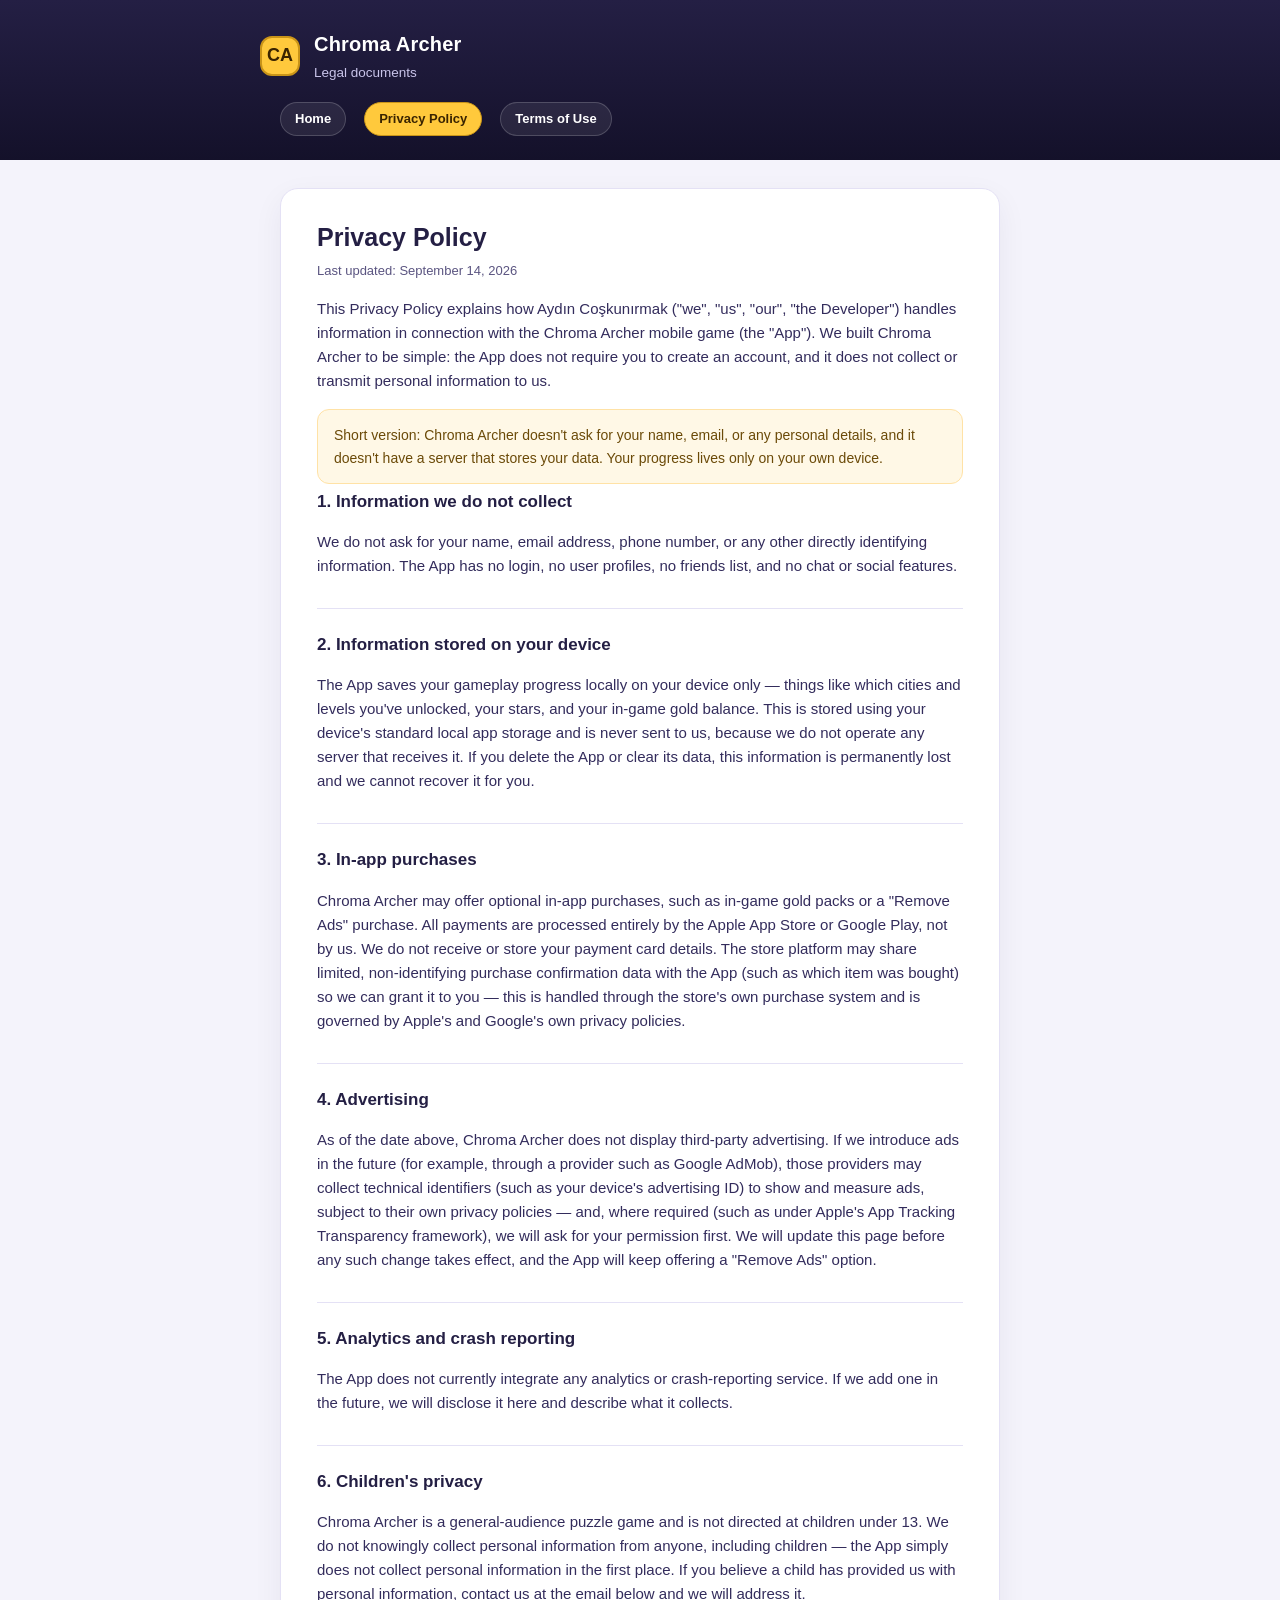
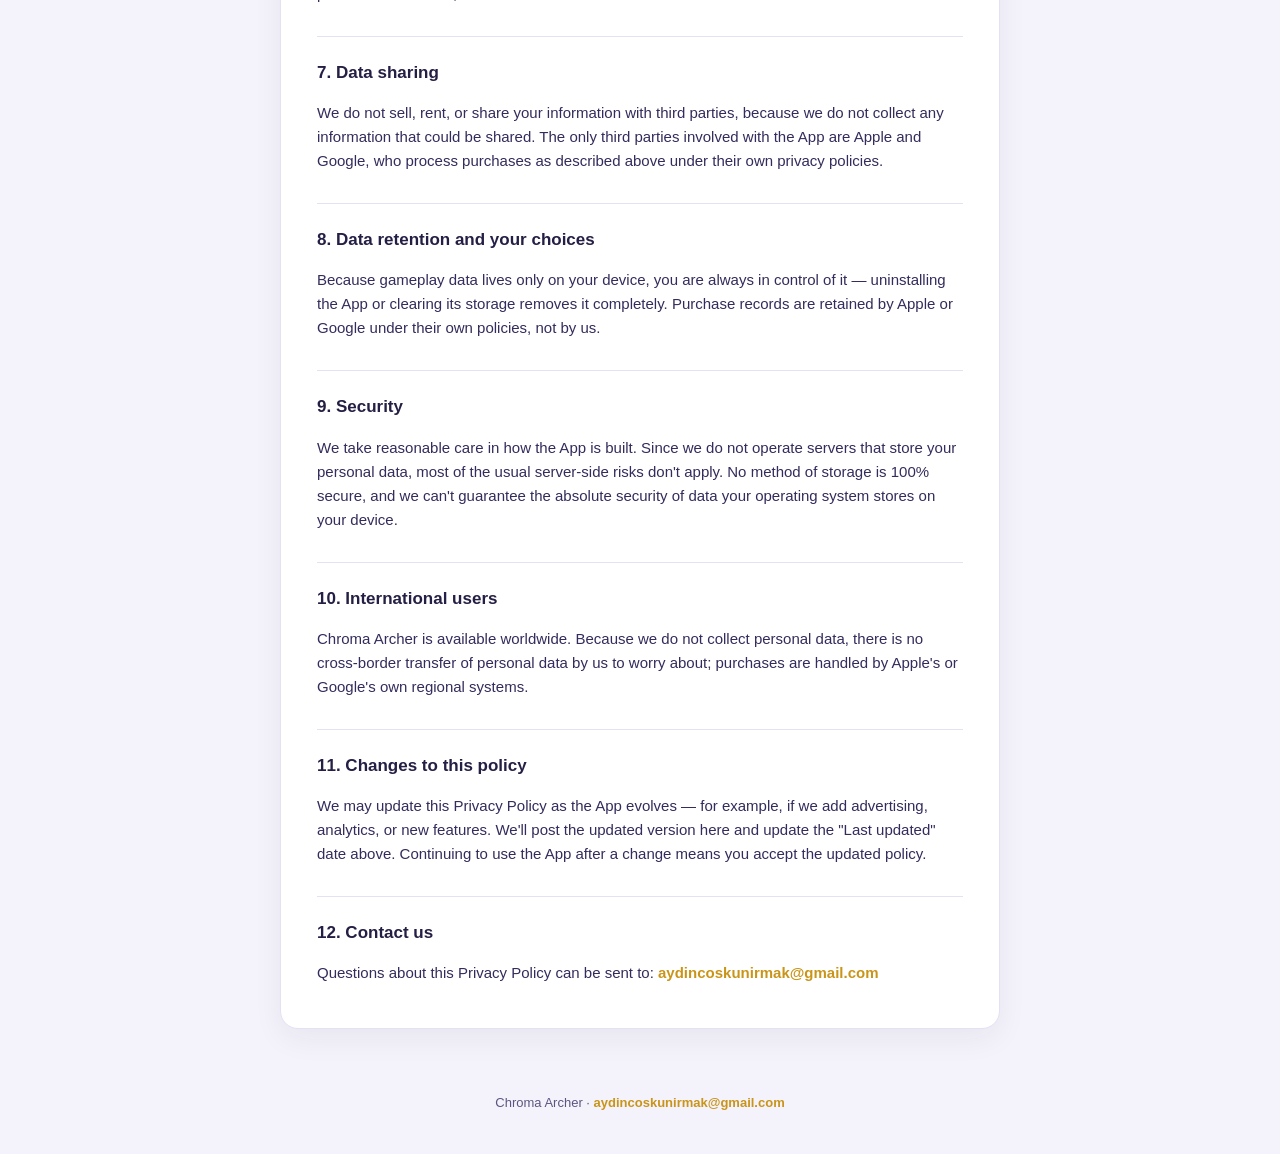
==== privacy.html @ 083a26ab "Add privacy policy and terms of use" ====
<!doctype html>
<html lang="en">
<head>
<meta charset="utf-8">
<meta name="viewport" content="width=device-width, initial-scale=1">
<title>Chroma Archer — Privacy Policy</title>
<link rel="stylesheet" href="style.css">
</head>
<body>
<header class="top">
  <div class="wrap">
    <div class="logo-dot">CA</div>
    <div>
      <h1>Chroma Archer</h1>
      <p>Legal documents</p>
    </div>
  </div>
  <nav class="nav-links">
    <a href="index.html">Home</a>
    <a href="privacy.html" class="active">Privacy Policy</a>
    <a href="terms.html">Terms of Use</a>
  </nav>
</header>

<main>
  <div class="card">
    <h1 class="page-title">Privacy Policy</h1>
    <p class="updated">Last updated: September 14, 2026</p>

    <p>This Privacy Policy explains how Aydın Coşkunırmak ("we", "us", "our", "the Developer") handles information in connection with the Chroma Archer mobile game (the "App"). We built Chroma Archer to be simple: the App does not require you to create an account, and it does not collect or transmit personal information to us.</p>

    <div class="callout">Short version: Chroma Archer doesn't ask for your name, email, or any personal details, and it doesn't have a server that stores your data. Your progress lives only on your own device.</div>

    <h2>1. Information we do not collect</h2>
    <p>We do not ask for your name, email address, phone number, or any other directly identifying information. The App has no login, no user profiles, no friends list, and no chat or social features.</p>

    <h2>2. Information stored on your device</h2>
    <p>The App saves your gameplay progress locally on your device only — things like which cities and levels you've unlocked, your stars, and your in-game gold balance. This is stored using your device's standard local app storage and is never sent to us, because we do not operate any server that receives it. If you delete the App or clear its data, this information is permanently lost and we cannot recover it for you.</p>

    <h2>3. In-app purchases</h2>
    <p>Chroma Archer may offer optional in-app purchases, such as in-game gold packs or a "Remove Ads" purchase. All payments are processed entirely by the Apple App Store or Google Play, not by us. We do not receive or store your payment card details. The store platform may share limited, non-identifying purchase confirmation data with the App (such as which item was bought) so we can grant it to you — this is handled through the store's own purchase system and is governed by Apple's and Google's own privacy policies.</p>

    <h2>4. Advertising</h2>
    <p>As of the date above, Chroma Archer does not display third-party advertising. If we introduce ads in the future (for example, through a provider such as Google AdMob), those providers may collect technical identifiers (such as your device's advertising ID) to show and measure ads, subject to their own privacy policies — and, where required (such as under Apple's App Tracking Transparency framework), we will ask for your permission first. We will update this page before any such change takes effect, and the App will keep offering a "Remove Ads" option.</p>

    <h2>5. Analytics and crash reporting</h2>
    <p>The App does not currently integrate any analytics or crash-reporting service. If we add one in the future, we will disclose it here and describe what it collects.</p>

    <h2>6. Children's privacy</h2>
    <p>Chroma Archer is a general-audience puzzle game and is not directed at children under 13. We do not knowingly collect personal information from anyone, including children — the App simply does not collect personal information in the first place. If you believe a child has provided us with personal information, contact us at the email below and we will address it.</p>

    <h2>7. Data sharing</h2>
    <p>We do not sell, rent, or share your information with third parties, because we do not collect any information that could be shared. The only third parties involved with the App are Apple and Google, who process purchases as described above under their own privacy policies.</p>

    <h2>8. Data retention and your choices</h2>
    <p>Because gameplay data lives only on your device, you are always in control of it — uninstalling the App or clearing its storage removes it completely. Purchase records are retained by Apple or Google under their own policies, not by us.</p>

    <h2>9. Security</h2>
    <p>We take reasonable care in how the App is built. Since we do not operate servers that store your personal data, most of the usual server-side risks don't apply. No method of storage is 100% secure, and we can't guarantee the absolute security of data your operating system stores on your device.</p>

    <h2>10. International users</h2>
    <p>Chroma Archer is available worldwide. Because we do not collect personal data, there is no cross-border transfer of personal data by us to worry about; purchases are handled by Apple's or Google's own regional systems.</p>

    <h2>11. Changes to this policy</h2>
    <p>We may update this Privacy Policy as the App evolves — for example, if we add advertising, analytics, or new features. We'll post the updated version here and update the "Last updated" date above. Continuing to use the App after a change means you accept the updated policy.</p>

    <h2>12. Contact us</h2>
    <p>Questions about this Privacy Policy can be sent to: <a href="mailto:aydincoskunirmak@gmail.com">aydincoskunirmak@gmail.com</a></p>
  </div>
</main>

<footer>
  Chroma Archer · <a href="mailto:aydincoskunirmak@gmail.com">aydincoskunirmak@gmail.com</a>
</footer>
</body>
</html>
---- style.css ----
:root {
  --navy-deep: #14112a;
  --navy: #241f44;
  --navy-mid: #3c3768;
  --gold: #ffc93c;
  --gold-dark: #c99418;
  --ink: #241f44;
  --muted: #5b5581;
  --bg: #f4f3fb;
  --card: #ffffff;
  --line: #e4e1f5;
}

* { box-sizing: border-box; }

body {
  margin: 0;
  background: var(--bg);
  color: var(--ink);
  font-family: -apple-system, BlinkMacSystemFont, "Segoe UI", Roboto, Helvetica, Arial, sans-serif;
  line-height: 1.6;
}

header.top {
  background: linear-gradient(180deg, var(--navy) 0%, var(--navy-deep) 100%);
  color: #fff;
  padding: 28px 20px 24px;
}

header.top .wrap {
  max-width: 760px;
  margin: 0 auto;
  display: flex;
  align-items: center;
  gap: 14px;
}

.logo-dot {
  width: 40px;
  height: 40px;
  border-radius: 12px;
  background: var(--gold);
  border: 2px solid var(--gold-dark);
  flex: none;
  display: flex;
  align-items: center;
  justify-content: center;
  font-weight: 800;
  color: #3a2400;
  font-size: 18px;
}

header.top h1 {
  margin: 0;
  font-size: 20px;
  font-weight: 800;
  letter-spacing: 0.2px;
}

header.top p {
  margin: 2px 0 0;
  color: #c9c4ea;
  font-size: 13.5px;
}

main {
  max-width: 760px;
  margin: 0 auto;
  padding: 28px 20px 64px;
}

.card {
  background: var(--card);
  border: 1px solid var(--line);
  border-radius: 18px;
  padding: 28px clamp(18px, 5vw, 36px);
  box-shadow: 0 10px 30px rgba(36, 31, 68, 0.06);
}

h2 {
  color: var(--navy);
  font-size: 17px;
  margin: 30px 0 8px;
  border-top: 1px solid var(--line);
  padding-top: 22px;
}

.card h2:first-of-type { border-top: none; padding-top: 0; margin-top: 4px; }

h1.page-title {
  font-size: 25px;
  margin: 0 0 4px;
  color: var(--navy);
}

.updated {
  font-size: 13px;
  color: var(--muted);
  margin: 0 0 4px;
}

p, li { font-size: 15px; color: #332c5c; }

ul { padding-left: 20px; }

strong { color: var(--navy); }

a { color: var(--gold-dark); font-weight: 700; text-decoration: none; }
a:hover { text-decoration: underline; }

footer {
  max-width: 760px;
  margin: 0 auto;
  padding: 0 20px 40px;
  text-align: center;
  color: var(--muted);
  font-size: 13px;
}

.nav-links {
  display: flex;
  gap: 18px;
  margin: 18px auto 0;
  max-width: 760px;
  padding: 0 20px;
}

.nav-links a {
  background: rgba(255, 255, 255, 0.08);
  border: 1px solid rgba(255, 255, 255, 0.18);
  color: #fff;
  padding: 6px 14px;
  border-radius: 999px;
  font-size: 13px;
}

.nav-links a.active {
  background: var(--gold);
  border-color: var(--gold-dark);
  color: #3a2400;
}

.callout {
  background: #fff8e6;
  border: 1px solid #ffe2a6;
  border-radius: 12px;
  padding: 14px 16px;
  font-size: 14px;
  color: #6b4a08;
  margin: 16px 0 0;
}

.home-links {
  display: grid;
  gap: 14px;
  margin-top: 22px;
}

.home-links a.tile {
  display: block;
  background: var(--card);
  border: 1px solid var(--line);
  border-radius: 14px;
  padding: 18px 20px;
  color: var(--navy);
  font-weight: 700;
  font-size: 16px;
  box-shadow: 0 6px 18px rgba(36, 31, 68, 0.05);
}

.home-links a.tile span {
  display: block;
  font-weight: 500;
  font-size: 13px;
  color: var(--muted);
  margin-top: 3px;
}
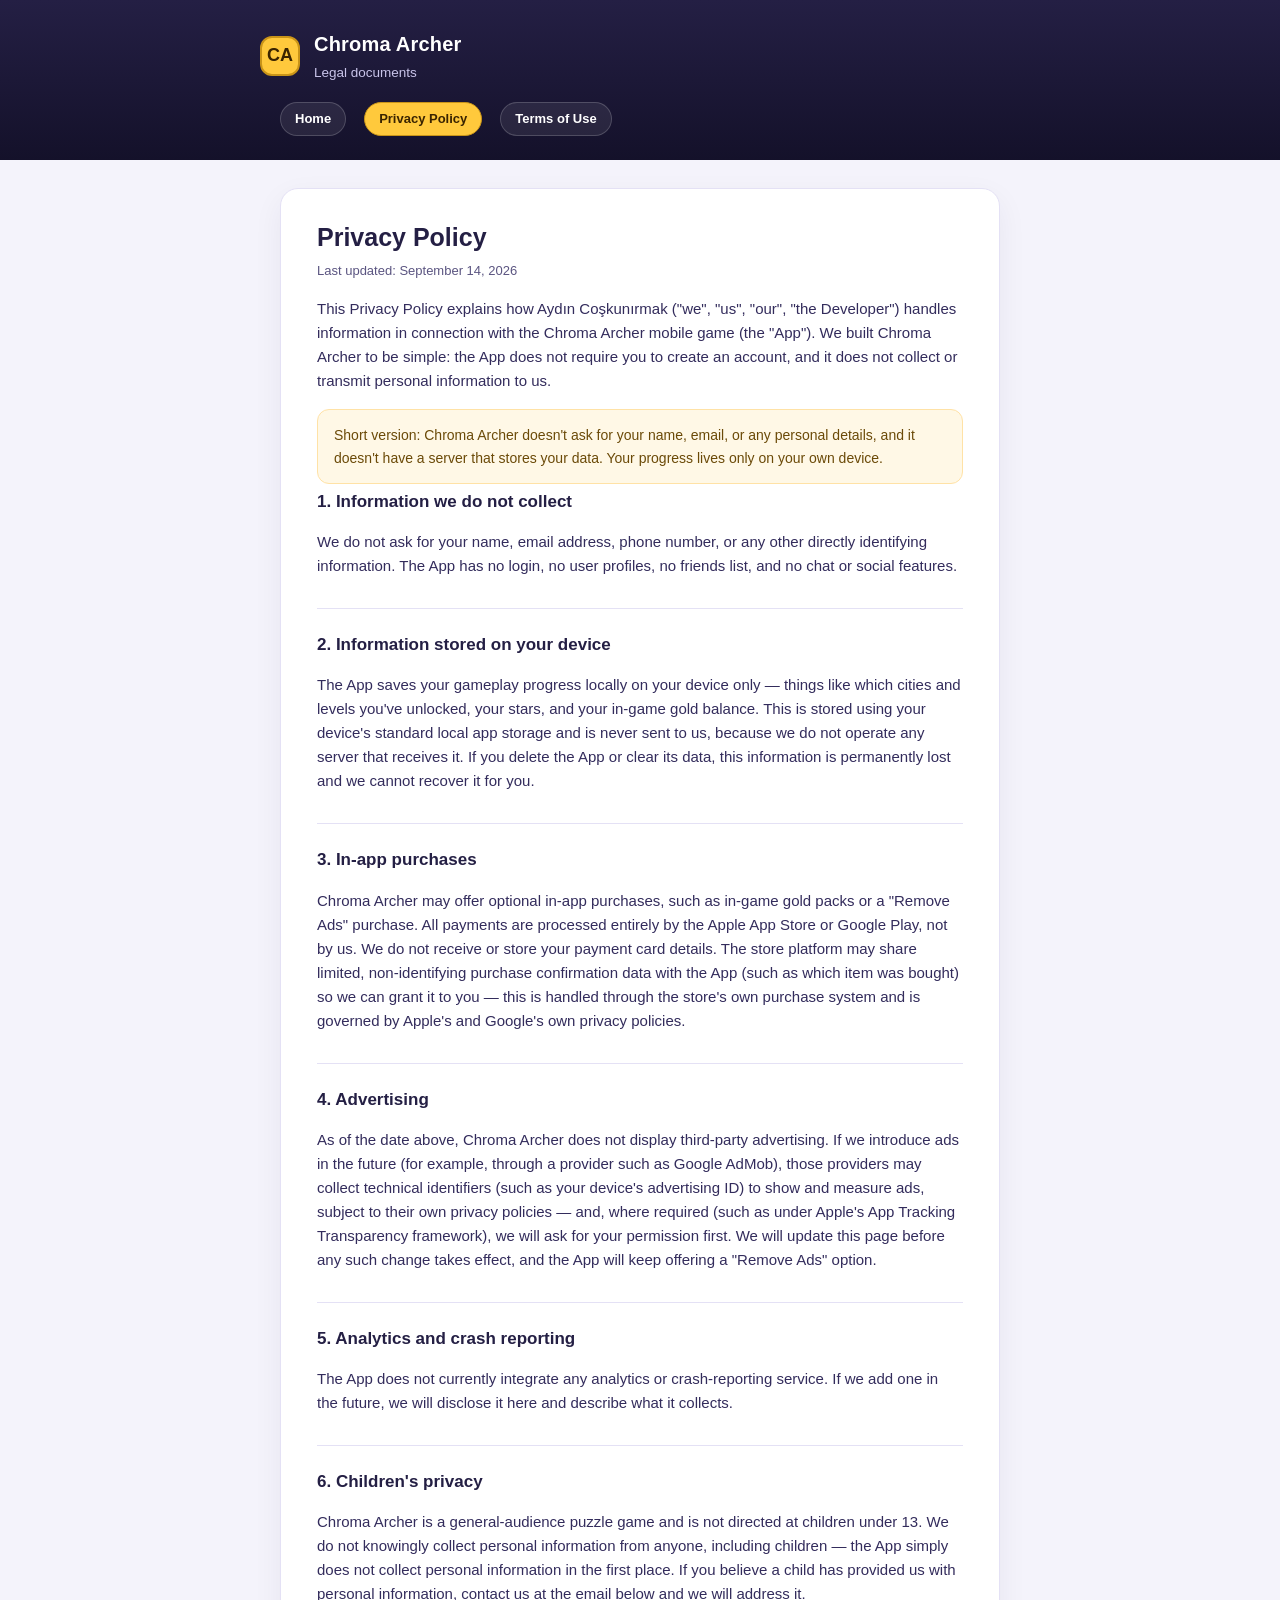
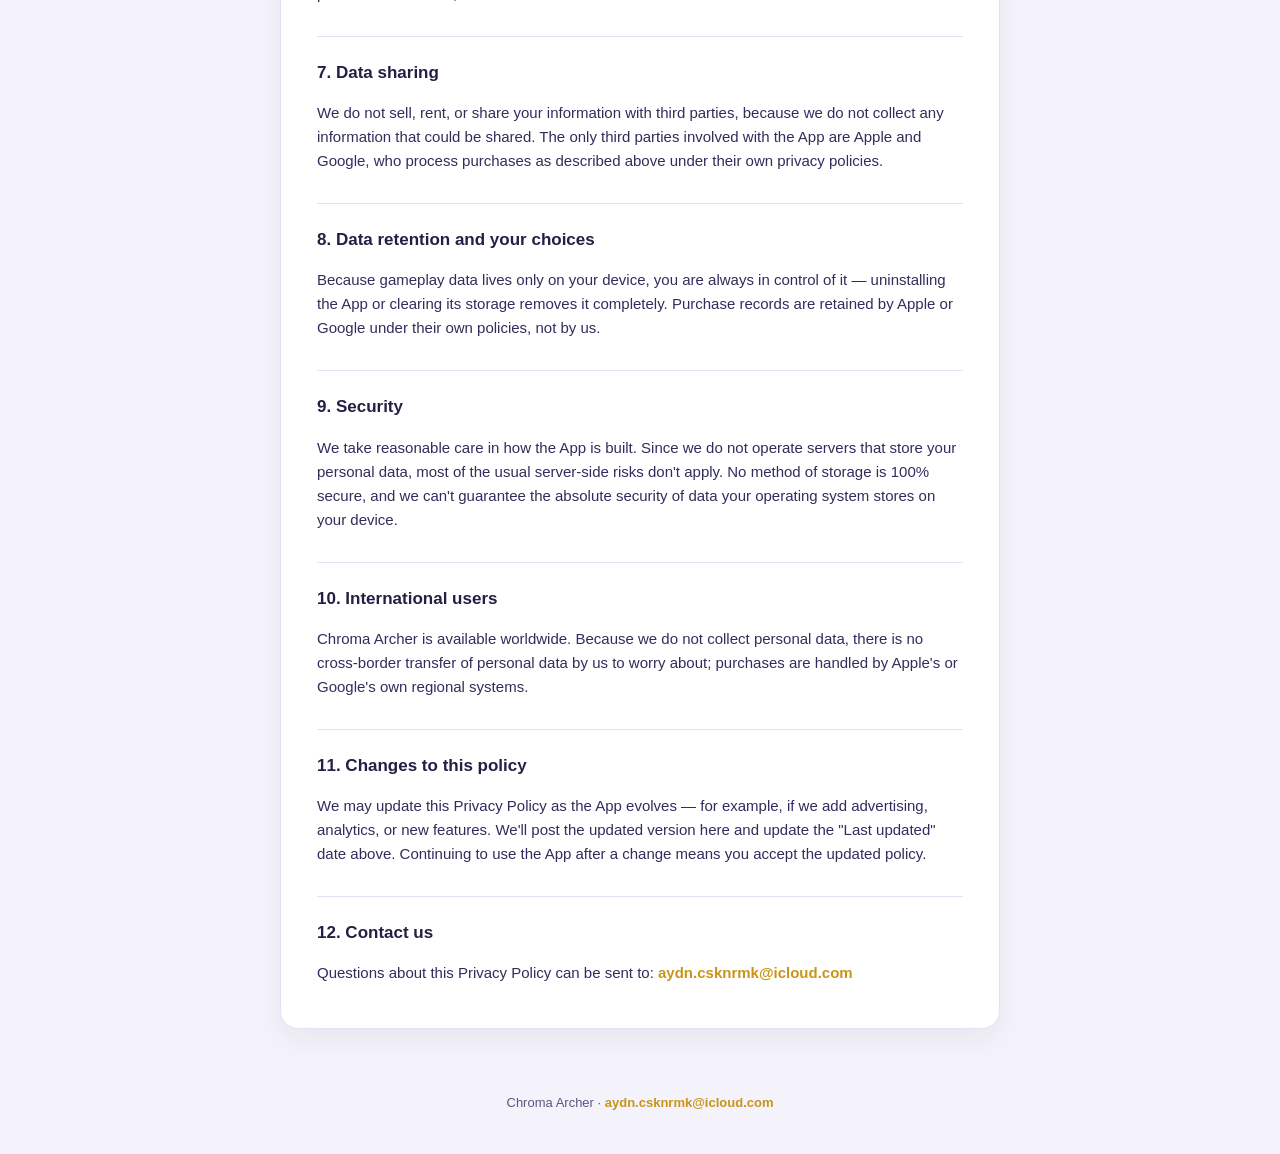
==== commit a97f98c2: "Update contact email" ====
--- a/privacy.html
+++ b/privacy.html
@@ -65,12 +65,12 @@
     <p>We may update this Privacy Policy as the App evolves — for example, if we add advertising, analytics, or new features. We'll post the updated version here and update the "Last updated" date above. Continuing to use the App after a change means you accept the updated policy.</p>
 
     <h2>12. Contact us</h2>
-    <p>Questions about this Privacy Policy can be sent to: <a href="mailto:aydincoskunirmak@gmail.com">aydincoskunirmak@gmail.com</a></p>
+    <p>Questions about this Privacy Policy can be sent to: <a href="mailto:aydn.csknrmk@icloud.com">aydn.csknrmk@icloud.com</a></p>
   </div>
 </main>
 
 <footer>
-  Chroma Archer · <a href="mailto:aydincoskunirmak@gmail.com">aydincoskunirmak@gmail.com</a>
+  Chroma Archer · <a href="mailto:aydn.csknrmk@icloud.com">aydn.csknrmk@icloud.com</a>
 </footer>
 </body>
 </html>
